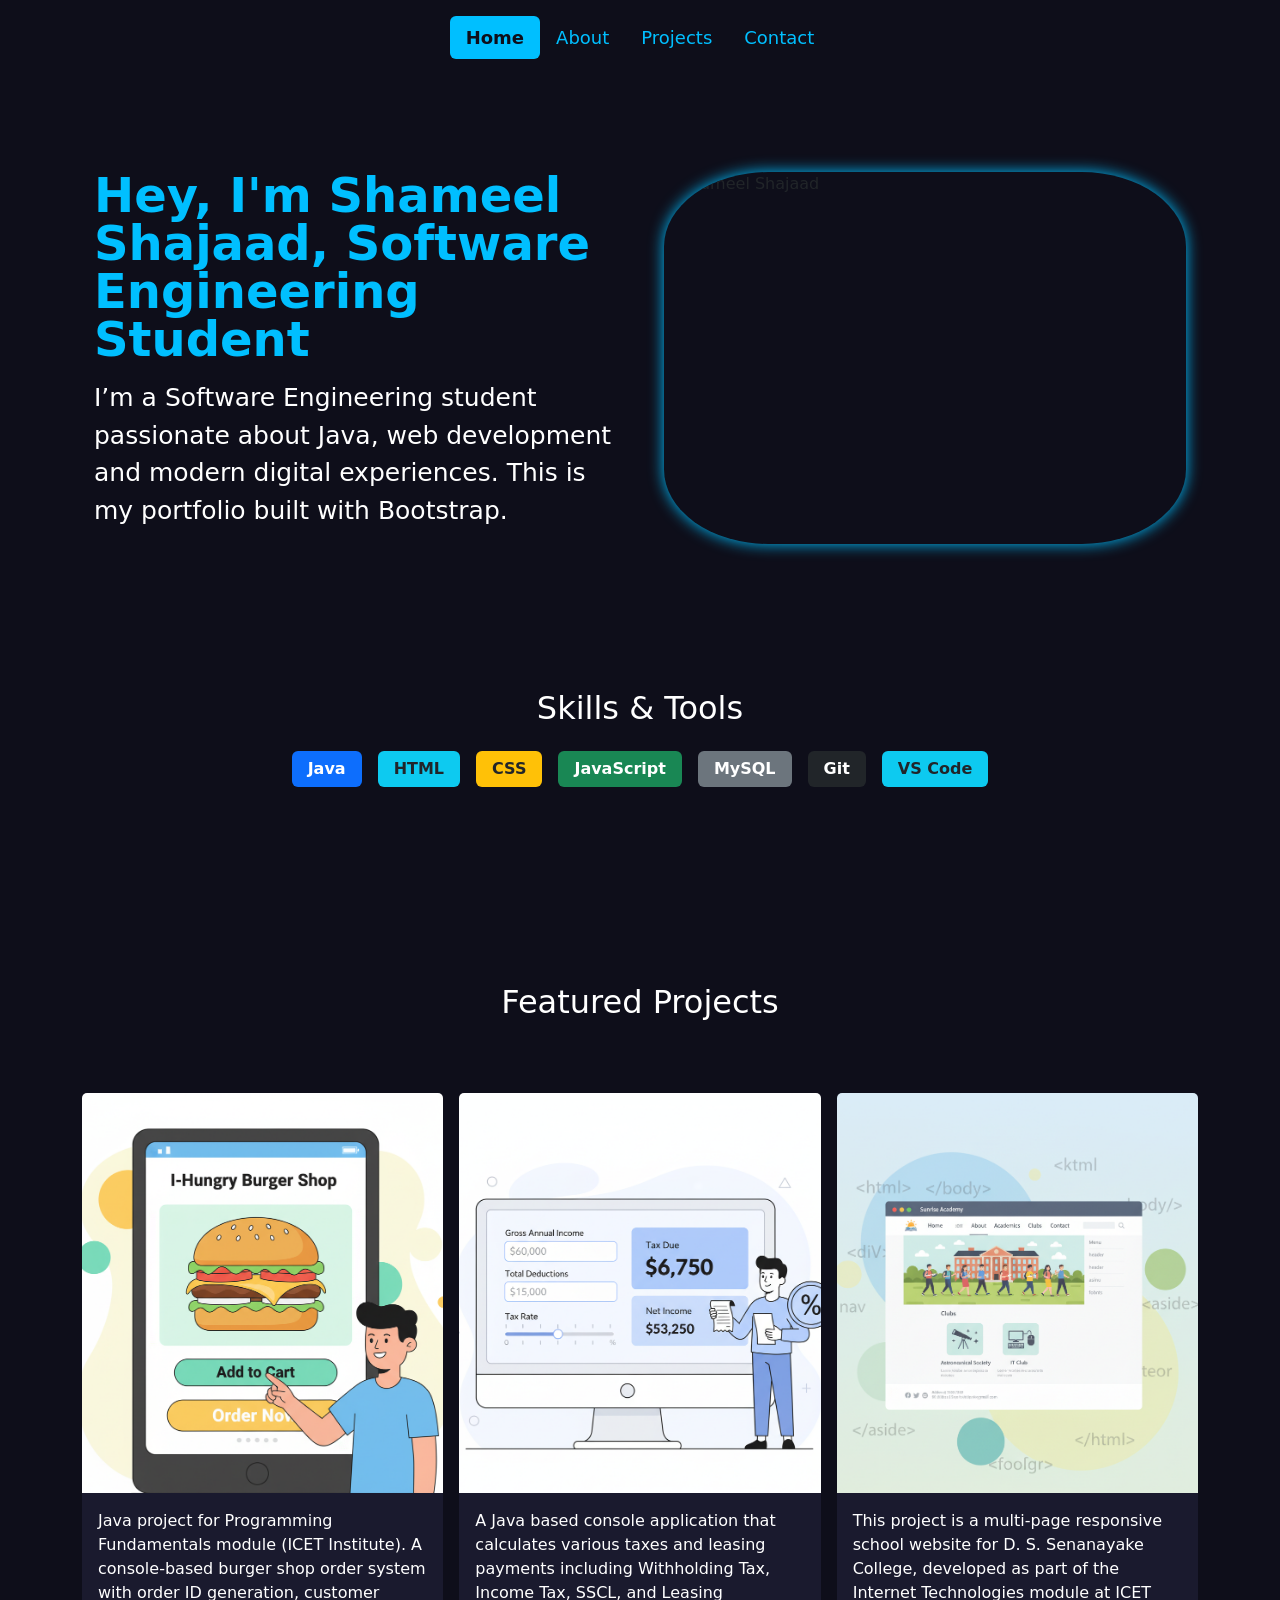
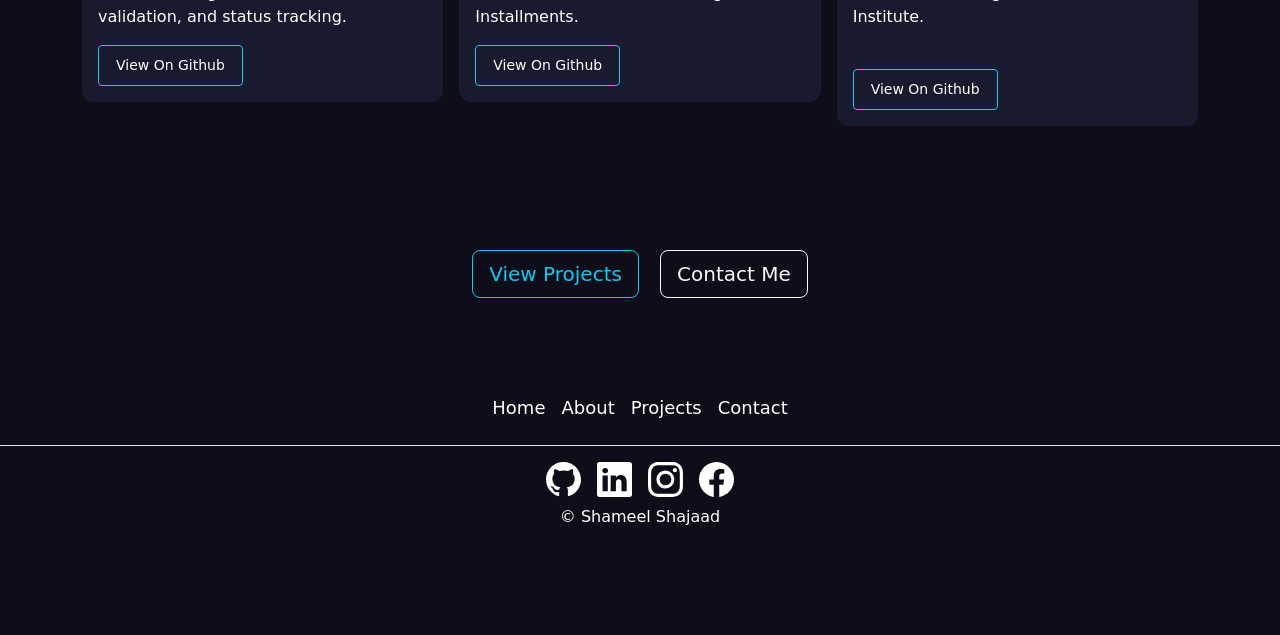
==== index.html @ e2c08881 "Removed Folder" ====
<!DOCTYPE html>
<html lang="en">
  <head>
    <meta charset="UTF-8" />
    <meta name="viewport" content="width=device-width, initial-scale=1.0" />
    <title>Home</title>
    <link rel="stylesheet" href="assets/css/bootstrap.min.css" />
    <link rel="stylesheet" href="assets/css/style.css" />
  </head>

  <body>
    <!-- NAVBAR -->

    <div class="container">
      <header class="d-flex justify-content-center py-3">
        <ul class="nav nav-pills">
          <li class="nav-item">
            <a href="index.html" class="nav-link active">Home</a>
          </li>
          <li class="nav-item">
            <a href="about.html" class="nav-link">About</a>
          </li>
          <li class="nav-item">
            <a href="projects.html" class="nav-link">Projects</a>
          </li>
          <li class="nav-item">
            <a href="contact.html" class="nav-link">Contact</a>
          </li>
        </ul>
      </header>
    </div>

    <!-- Hero -->

    <div class="container col-xxl-8 px-4 py-5">
      <div class="row flex-lg-row-reverse align-items-center g-5 py-5">
        <div class="col-10 col-sm-8 col-lg-6">
          <img
            src="assets/images/My image.png"
            class="d-block mx-lg-auto img-fluid hero_image"
            alt="Shameel Shajaad"
            width="700"
            height="500"
            loading="lazy"
          />
        </div>
        <div class="col-lg-6">
          <h1 class="display-5 fw-bold lh-1 mb-3 hero_heading_text">
            Hey, I'm Shameel Shajaad, Software Engineering Student
          </h1>
          <p class="lead hero_text">
            I’m a Software Engineering student passionate about Java, web
            development and modern digital experiences. This is my portfolio
            built with Bootstrap.
          </p>
        </div>
      </div>
    </div>

    <!-- SKILLS & TOOLS -->

    <div class="container_padding text-center mt-5">
      <h2 class="text-white mb-4">Skills & Tools</h2>
      <div class="d-flex justify-content-center flex-wrap gap-3">
        <span class="badge bg-primary skills_tools">Java</span>
        <span class="badge bg-info text-dark skills_tools">HTML</span>
        <span class="badge bg-warning text-dark skills_tools">CSS</span>
        <span class="badge bg-success skills_tools">JavaScript</span>
        <span class="badge bg-secondary skills_tools">MySQL</span>
        <span class="badge bg-dark skills_tools">Git</span>
        <span class="badge bg-info text-dark skills_tools">VS Code</span>
      </div>
    </div>
    <br />
    <br />

    <!-- FEATURED PROJECTS -->

    <div class="container_padding mt-5">
      <h2 class="text-white text-center mb-4">Featured Projects</h2>

      <br />
      <br />

      <div class="container">
        <div class="row row-cols-1 row-cols-sm-2 row-cols-md-3 g-3">
          <div class="col">
            <div class="card project_card">
              <img
                src="assets/images/Project - I Hungry Burger Shop.png"
                class="bd-placeholder-img card-img-top"
                height="400"
                width="100%"
                alt="I Hungry Burger Shop"
              />
              <div class="card-body">
                <p class="card-text">
                  Java project for Programming Fundamentals module (ICET
                  Institute). A console-based burger shop order system with
                  order ID generation, customer validation, and status tracking.
                </p>
                <div class="d-flex justify-content-between align-items-center">
                  <div class="btn-group">
                    <button
                      type="button"
                      class="btn btn-outline-info btn-sm w-100"
                    >
                      <a
                        href="https://github.com/ShameelShajaad/I-Hungry-Burger-Shop"
                        class="btn btn-sm"
                      >
                        View On Github
                      </a>
                    </button>
                  </div>
                </div>
              </div>
            </div>
          </div>

          <div class="col">
            <div class="card project_card">
              <img
                src="assets/images/Project - Tax Calculator.png"
                class="bd-placeholder-img card-img-top"
                height="400"
                width="100%"
                alt="Tax Calculator"
              />
              <div class="card-body">
                <p class="card-text">
                  A Java based console application that calculates various taxes
                  and leasing payments including Withholding Tax, Income Tax,
                  SSCL, and Leasing Installments.
                </p>
                <div class="d-flex justify-content-between align-items-center">
                  <div class="btn-group">
                    <button
                      type="button"
                      class="btn btn-outline-info btn-sm w-100"
                    >
                      <a
                        href="https://github.com/ShameelShajaad/Tax-Calculator"
                        class="btn btn-sm"
                      >
                        View On Github
                      </a>
                    </button>
                  </div>
                </div>
              </div>
            </div>
          </div>

          <div class="col">
            <div class="card project_card">
              <img
                src="assets/images/Project - School Website.png"
                class="bd-placeholder-img card-img-top"
                height="400"
                width="100%"
                alt="School Website"
              />
              <div class="card-body">
                <p class="card-text">
                  This project is a multi-page responsive school website for D.
                  S. Senanayake College, developed as part of the Internet
                  Technologies module at ICET Institute.
                </p>
                <br />
                <div class="d-flex justify-content-between align-items-center">
                  <div class="btn-group">
                    <button
                      type="button"
                      class="btn btn-outline-info btn-sm w-100"
                    >
                      <a
                        href="https://github.com/ShameelShajaad/Internet-Technologies---School-Website"
                        class="btn btn-sm"
                      >
                        View On Github
                      </a>
                    </button>
                  </div>
                </div>
              </div>
            </div>
          </div>
        </div>
      </div>
    </div>

    <!-- DIRECT LINK TO PROJECTS & CONTACT -->

    <div class="text-center mt-4">
      <a
        href="projects.html"
        class="btn btn-outline-info btn-lg me-3 direct_link"
        >View Projects</a
      >
      <a href="contact.html" class="btn btn-outline-light btn-lg direct_link"
        >Contact Me</a
      >
    </div>

    <br />
    <br />

    <!-- FOOTER -->

    <footer class="py-3 my-4">
      <ul class="nav justify-content-center border-bottom pb-3 mb-3">
        <li class="nav-item">
          <a href="index.html" class="nav-link px-2">Home</a>
        </li>
        <li class="nav-item">
          <a href="about.html" class="nav-link px-2">About</a>
        </li>
        <li class="nav-item">
          <a href="projects.html" class="nav-link px-2">Projects</a>
        </li>
        <li class="nav-item">
          <a href="contact.html" class="nav-link px-2">Contact</a>
        </li>
      </ul>

      <!-- Social links -->
      <div class="d-flex justify-content-center gap-3 mb-2 social_links">
        <a href="https://github.com/ShameelShajaad" target="_blank">
          <img src="assets/icons/github.svg" alt="GitHub" class="social_icon" />
        </a>
        <a href="https://www.linkedin.com/in/shameel-shajaad/" target="_blank">
          <img
            src="assets/icons/linkedin.svg"
            alt="LinkedIn"
            class="social_icon"
          />
        </a>
        <a href="https://www.instagram.com/shameel_shajaad/" target="_blank">
          <img
            src="assets/icons/instagram.svg"
            alt="Instagram"
            class="social_icon"
          />
        </a>
        <a
          href="https://web.facebook.com/profile.php?id=61582577528512"
          target="_blank"
        >
          <img
            src="assets/icons/facebook.svg"
            alt="Facebook"
            class="social_icon"
          />
        </a>
      </div>

      <p class="text-center" style="color: white">© Shameel Shajaad</p>
    </footer>
  </body>
</html>
---- assets/css/style.css ----
body {
  background-color: #0e0e1a;
  padding-bottom: 50px;
}
.nav-link {
  color: #00bfff;
  font-size: 18px;
}
.nav-link.active {
  background-color: #00bfff !important;
  color: #0e0e1a !important;
  font-weight: bold;
}
.hero_image {
  border-radius: 20%;
  transition: 0.3s;
  box-shadow: 0 0 15px #00bfff;
  transition: transform 0.5s, box-shadow 0.5s;
}
.hero_image:hover {
  box-shadow: 0 0 30px #00bfff;
  transition: 0.5s;
}
.hero_heading_text {
  color: #00bfff;
}
.hero_text {
  color: white;
  font-size: 25px;
}
.badge {
  font-size: 1rem;
  padding: 0.6rem 1rem;
}
.card:hover {
  transform: translateY(-5px);
  transition: 0.3s;
  box-shadow: 0 0 20px #00bfff;
}
.container_padding {
  padding-bottom: 100px;
}
.card-img-top {
  object-fit: cover;
}
.card {
  background-color: #1a1a2e;
  color: white;
  border: none;
  border-radius: 12px;
  transition: transform 0.5s, box-shadow 0.5s;
}
.card-body p {
  color: white;
}
.card-body a {
  color: white;
}
footer .nav-link {
  color: white;
}
footer .nav-link:hover {
  color: #00bfff;
}
footer {
  padding-top: 20px;
  margin-top: 50px;
}
.btn-outline-info {
  transition: background-color 0.3s, box-shadow 0.3s color 0.3s;
}
.btn-outline-info:hover {
  background-color: #00bfff;
  color: #0e0e1a;
  box-shadow: 0 0 15px #00bfff;
  transition: 0.3s;
}
.project_card {
  transition: transform 0.5s, box-shadow 0.5s;
}
.project_card:hover {
  transform: translateY(-5px);
  transition: 0.5s;
  box-shadow: 0 0 20px #00bfff;
}
.direct_link {
  transition: transform 0.4;
}
.direct_link:hover {
  transition: 0.4s;
}
.skills_tools:hover {
  transform: translateY(-10px);
  transition: 0.4s;
}
.skills_tools {
  transition: transform 0.4s;
}
.social_icon {
  width: 35px;
  height: 35px;
  transition: transform 0.3s, filter 0.3s;
  filter: brightness(0) invert(1);
}
.social_links a:hover .social_icon {
  transform: scale(1.2);
  filter: drop-shadow(0 0 8px #00bfff);
}
.about_card {
  background-color: #1a1a2e;
  border-radius: 15px;
  padding: 20px;
  transition: transform 0.4s, box-shadow 0.4s;
  color: #ffffff;
}
.about_card:hover {
  transform: translateY(-10px);
  box-shadow: 0 0 20px #00bfff;
}
.card_icon {
  width: 50px;
  height: 50px;
  filter: invert(1) brightness(2);
}
.achievement_card {
  background-color: #1a1a2e;
  border-radius: 10px;
  margin-bottom: 15px;
  padding: 15px 20px;
  color: #ffffff;
  transition: transform 0.3s, box-shadow 0.3s;
}
.achievement_card:hover {
  transform: translateX(5px);
  box-shadow: 0 0 15px #00bfff;
}
.achievement_year {
  font-weight: bold;
  color: #00bfff;
  margin-right: 10px;
}
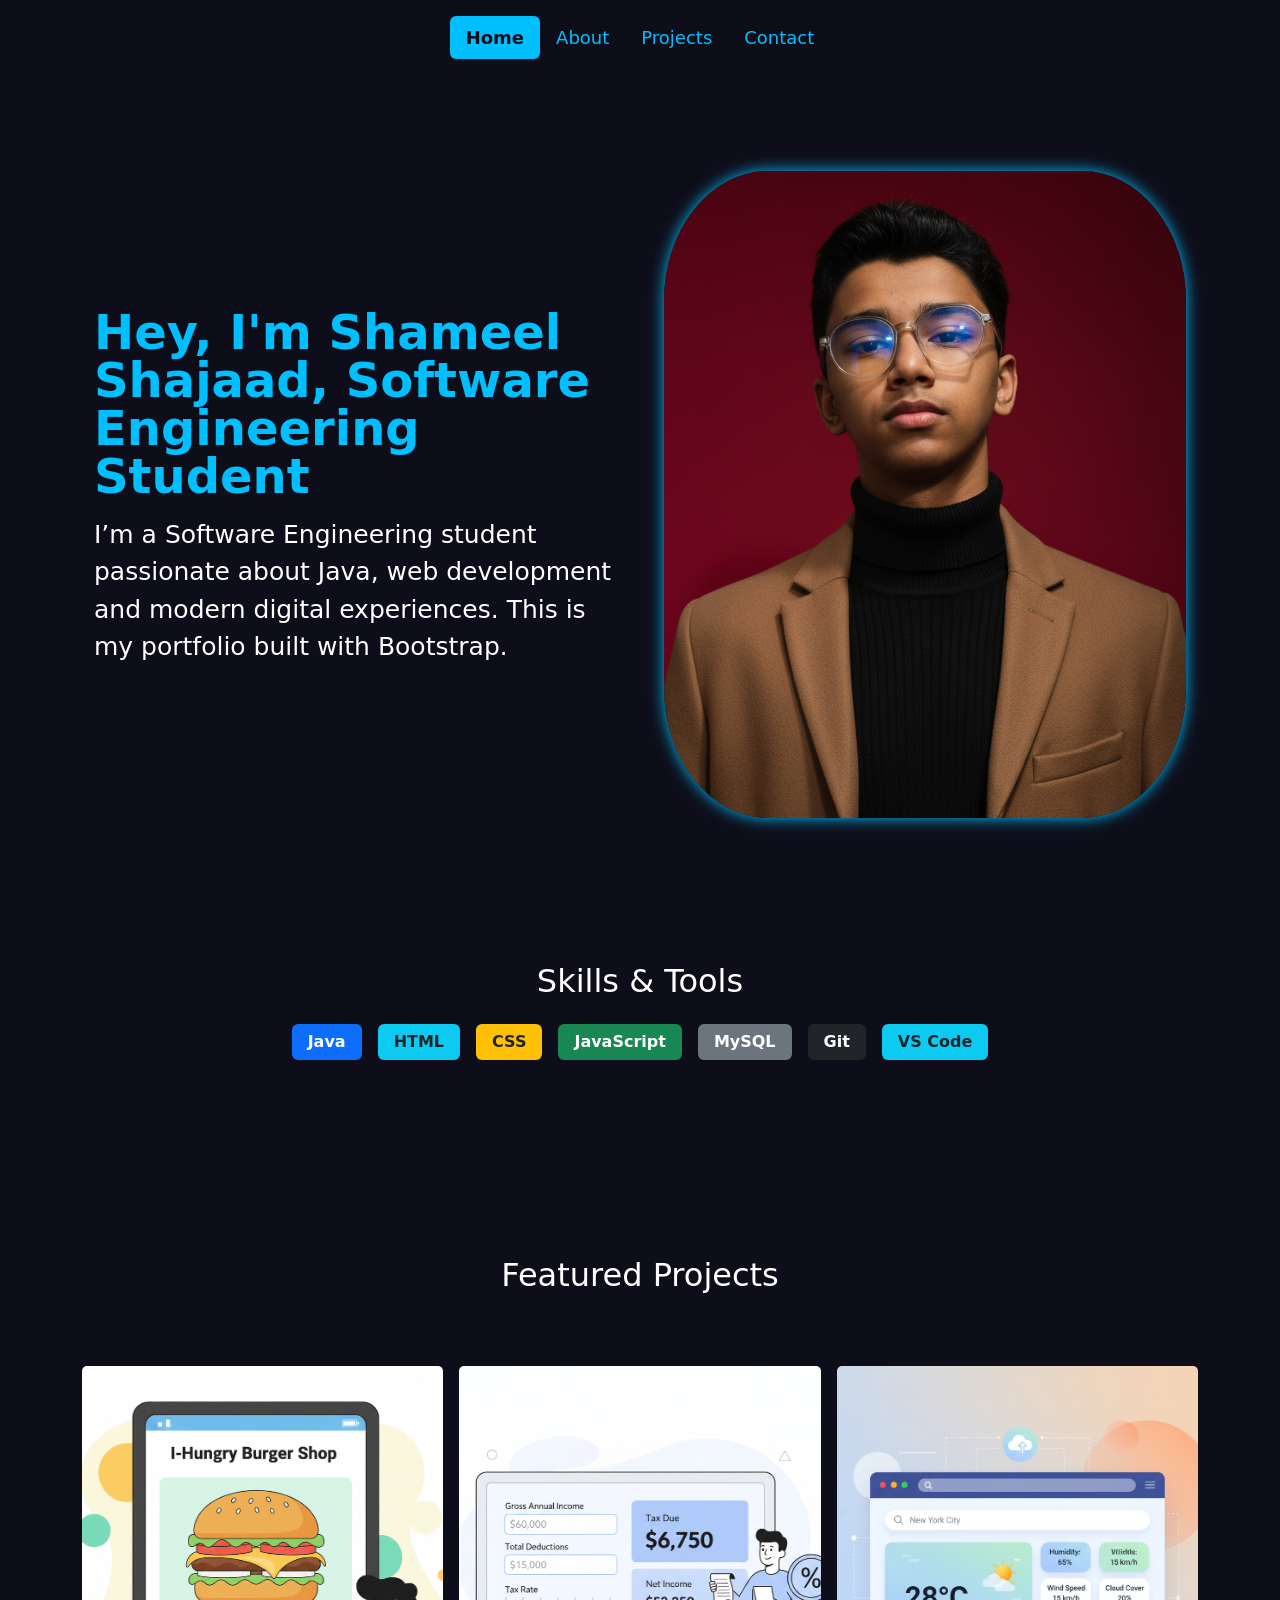
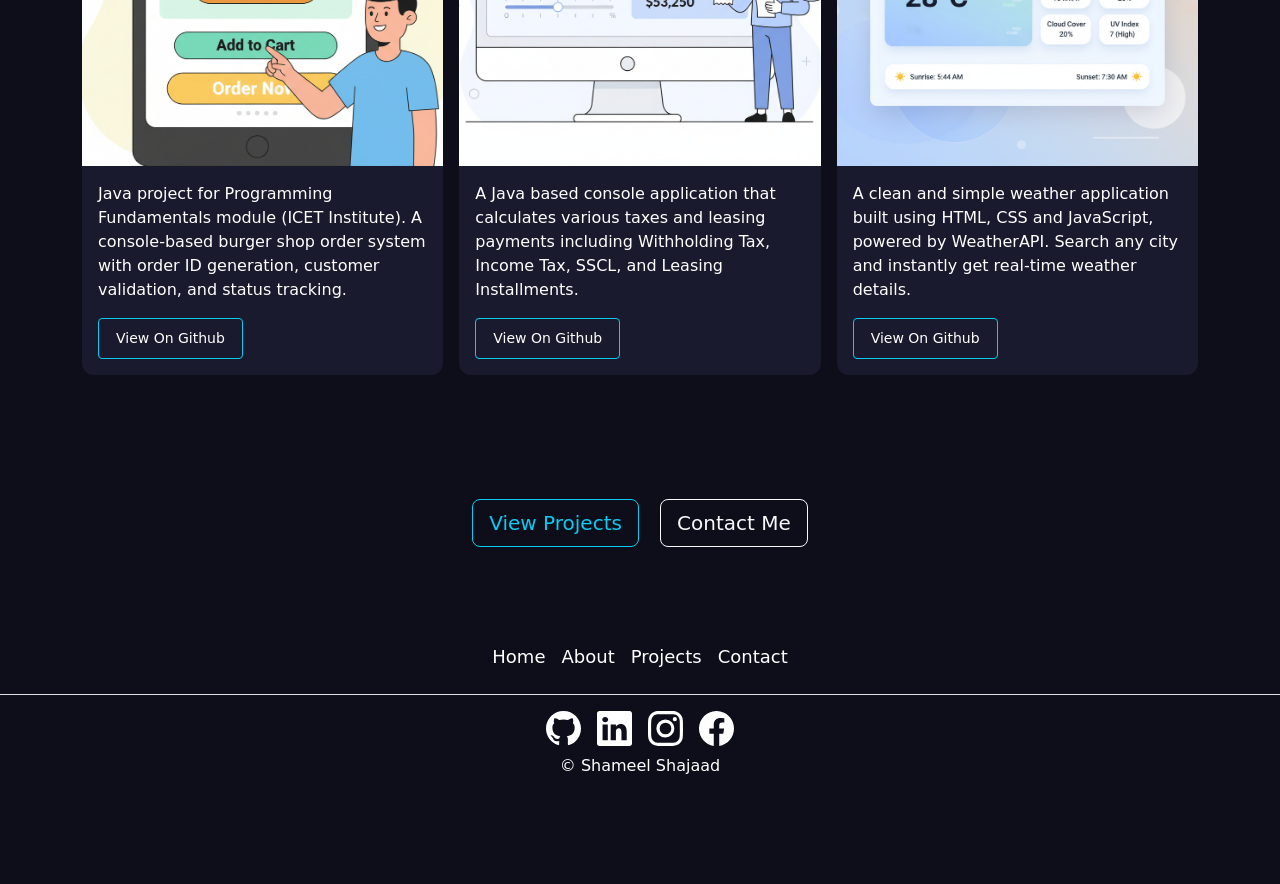
==== commit 3b94d000: "Added two new projects (Chat Application & Defence System), replaced all the spaces in the image nam" ====
--- a/index.html
+++ b/index.html
@@ -36,7 +36,7 @@
       <div class="row flex-lg-row-reverse align-items-center g-5 py-5">
         <div class="col-10 col-sm-8 col-lg-6">
           <img
-            src="assets/images/My image.png"
+            src="assets/images/MyImage.png"
             class="d-block mx-lg-auto img-fluid hero_image"
             alt="Shameel Shajaad"
             width="700"
@@ -87,7 +87,7 @@
           <div class="col">
             <div class="card project_card">
               <img
-                src="assets/images/Project - I Hungry Burger Shop.png"
+                src="assets/images/Project_I_Hungry_Burger_Shop.png"
                 class="bd-placeholder-img card-img-top"
                 height="400"
                 width="100%"
@@ -121,7 +121,7 @@
           <div class="col">
             <div class="card project_card">
               <img
-                src="assets/images/Project - Tax Calculator.png"
+                src="assets/images/Project_Tax_Calculator.png"
                 class="bd-placeholder-img card-img-top"
                 height="400"
                 width="100%"
@@ -155,7 +155,7 @@
           <div class="col">
             <div class="card project_card">
               <img
-                src="assets/images/Project - School Website.png"
+                src="assets/images/Project_Weather_Application.png"
                 class="bd-placeholder-img card-img-top"
                 height="400"
                 width="100%"
@@ -163,11 +163,10 @@
               />
               <div class="card-body">
                 <p class="card-text">
-                  This project is a multi-page responsive school website for D.
-                  S. Senanayake College, developed as part of the Internet
-                  Technologies module at ICET Institute.
+                  A clean and simple weather application built using HTML, CSS
+                  and JavaScript, powered by WeatherAPI. Search any city and
+                  instantly get real-time weather details.
                 </p>
-                <br />
                 <div class="d-flex justify-content-between align-items-center">
                   <div class="btn-group">
                     <button
@@ -175,7 +174,7 @@
                       class="btn btn-outline-info btn-sm w-100"
                     >
                       <a
-                        href="https://github.com/ShameelShajaad/Internet-Technologies---School-Website"
+                        href="https://github.com/ShameelShajaad/Weather-Application"
                         class="btn btn-sm"
                       >
                         View On Github
